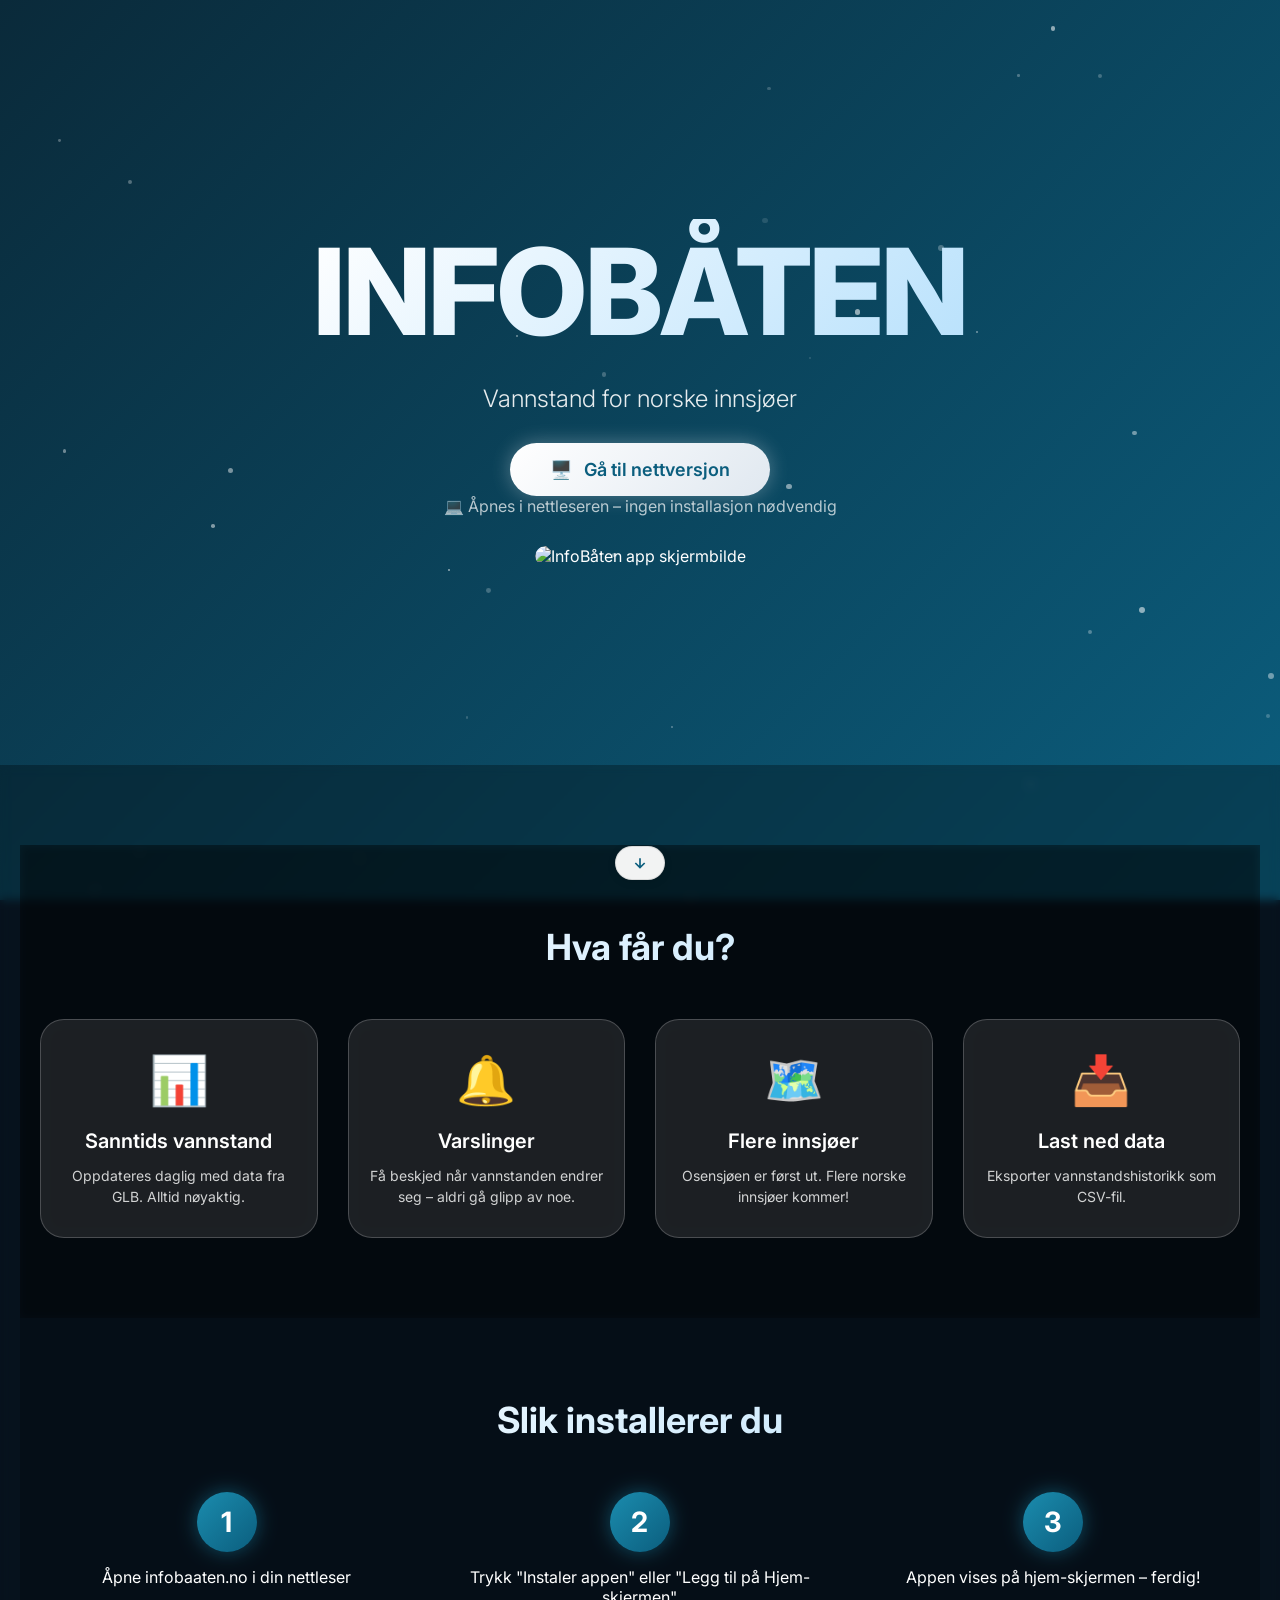
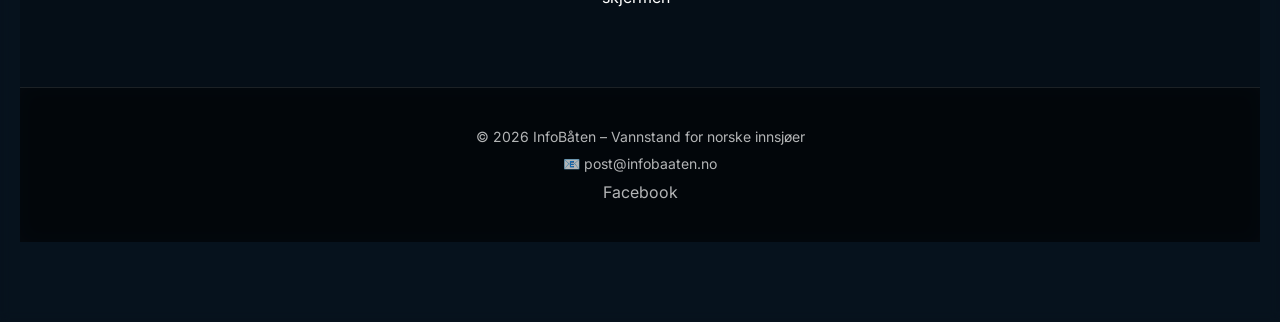
==== index.html @ 9593e499 "Add mobile optimization note in features section" ====
<!DOCTYPE html>
<html lang="no">
<head>
    <meta charset="UTF-8">
    <meta name="viewport" content="width=device-width, initial-scale=1.0, viewport-fit=cover">
    <title>InfoBåten – Vannstand for norske innsjøer</title>
    <meta name="description" content="Sanntids vannstand for Osensjøen og andre norske innsjøer. Få varsler når vannstanden endrer seg. Gratis app for båtfolk.">
    <meta name="author" content="InfoBåten">
    <link rel="preconnect" href="https://fonts.googleapis.com">
    <link rel="preconnect" href="https://fonts.gstatic.com" crossorigin>
    <link href="https://fonts.googleapis.com/css2?family=Inter:opsz,wght@14..32,300;14..32,400;14..32,500;14..32,600;14..32,700;14..32,800&display=swap" rel="stylesheet">
    <link rel="stylesheet" href="style.css">
</head>
<body>

    <!-- Animated background -->
    <div class="animated-bg"></div>
    
    <!-- Floating particles -->
    <div class="particles"></div>

    <!-- Main content -->
    <main class="hero">
        <div class="hero-content">
            <h1 class="hero-title">INFOBÅTEN</h1>
            <p class="hero-subtitle">Vannstand for norske innsjøer</p>
            
            <!-- Dynamic button – changes based on device -->
            <a href="/infobaaten_development/app/" id="mainCta" class="cta-button">
                <span id="ctaIcon">📱</span> <span id="ctaText">Instaler appen</span>
            </a>
            <p id="ctaNote" class="cta-note">
                📱 Fungerer kun på mobil og nettbrett
            </p>
        </div>
        
        <!-- Floating mockup -->
        <div class="mockup-container">
            <div class="mockup-screen">
    <img src="/infobaaten_development/app/images/infobaaten.png" 
         alt="InfoBåten app skjermbilde" 
         class="mockup-screenshot">
</div>
        </div>

            </main>

    <!-- Scroll hint - tells users to scroll down -->
    <div class="scroll-hint" onclick="document.querySelector('.features').scrollIntoView({behavior:'smooth'})">
        <svg viewBox="0 0 24 24">
            <path d="M12 5v14M5 12l7 7 7-7"/>
        </svg>
    </div>

    <!-- Features section -->
    <section class="features">
    </main>

    <!-- Features section -->
    <section class="features">
        <div class="container">
            <h2 class="section-title">Hva får du?</h2>
            <div class="mobile-only-note">
    📱 Appen er optimalisert for mobil og nettbrett
</div>
            <div class="features-grid">
                <div class="feature-card">
                    <div class="feature-icon">📊</div>
                    <h3>Sanntids vannstand</h3>
                    <p>Oppdateres daglig med data fra GLB. Alltid nøyaktig.</p>
                </div>
                <div class="feature-card">
                    <div class="feature-icon">🔔</div>
                    <h3>Varslinger</h3>
                    <p>Få beskjed når vannstanden endrer seg – aldri gå glipp av noe.</p>
                </div>
                <div class="feature-card">
                    <div class="feature-icon">🗺️</div>
                    <h3>Flere innsjøer</h3>
                    <p>Osensjøen er først ut. Flere norske innsjøer kommer!</p>
                </div>
                <div class="feature-card">
                    <div class="feature-icon">📥</div>
                    <h3>Last ned data</h3>
                    <p>Eksporter vannstandshistorikk som CSV-fil.</p>
                </div>
            </div>
        </div>
    </section>

    <!-- How it works -->
    <section class="how-it-works">
        <div class="container">
            <h2 class="section-title">Slik installerer du</h2>
            <div class="steps">
                <div class="step">
                    <div class="step-number">1</div>
                    <p>Åpne infobaaten.no i din nettleser</p>
                </div>
                <div class="step">
                    <div class="step-number">2</div>
                    <p>Trykk "Instaler appen" eller "Legg til på Hjem-skjermen"</p>
                </div>
                <div class="step">
                    <div class="step-number">3</div>
                    <p>Appen vises på hjem-skjermen – ferdig!</p>
                </div>
            </div>
        </div>
    </section>
    <!-- Footer -->
    <footer class="footer">
        <div class="container">
            <p>© 2026 InfoBåten – Vannstand for norske innsjøer</p>
            <p class="footer-contact">📧 post@infobaaten.no</p>
            <div class="footer-links">
                <a href="https://www.facebook.com/infobaaten" target="_blank">Facebook</a>
            </div>
        </div>
    </footer>

    <script>
        // Device detection – runs after page loads
        document.addEventListener('DOMContentLoaded', function() {
            // Detect mobile/tablet vs desktop
            const isMobile = /Android|webOS|iPhone|iPad|iPod|BlackBerry|IEMobile|Opera Mini|Tablet|PlayBook|Silk/i.test(navigator.userAgent) || 
                             (window.innerWidth <= 1024);
            
            const ctaIcon = document.getElementById('ctaIcon');
            const ctaText = document.getElementById('ctaText');
            const ctaNote = document.getElementById('ctaNote');
            
            if (!isMobile) {
                // Desktop user – change button to web version
                if (ctaIcon) ctaIcon.textContent = '🖥️';
                if (ctaText) ctaText.textContent = 'Gå til nettversjon';
                if (ctaNote) {
                    ctaNote.textContent = '💻 Åpnes i nettleseren – ingen installasjon nødvendig';
                    ctaNote.style.opacity = '0.7';
                }
            }
        });
    </script>
    
    <script src="script.js"></script>
</body>
</html>
---- style.css ----
* {
    margin: 0;
    padding: 0;
    box-sizing: border-box;
}

body {
    font-family: 'Inter', sans-serif;
    background: #0a1a2a;
    color: white;
    overflow-x: hidden;
}

/* ========== ANIMATED BACKGROUND ========== */
.animated-bg {
    position: fixed;
    top: 0;
    left: 0;
    width: 100%;
    height: 100%;
    z-index: -2;
    background: linear-gradient(135deg, #0a2a3a 0%, #0b5e7e 50%, #1b8cae 100%);
    background-size: 200% 200%;
    animation: gradientShift 10s ease infinite;
}

@keyframes gradientShift {
    0% { background-position: 0% 50%; }
    50% { background-position: 100% 50%; }
    100% { background-position: 0% 50%; }
}

/* Floating particles */
.particles {
    position: fixed;
    top: 0;
    left: 0;
    width: 100%;
    height: 100%;
    z-index: -1;
    pointer-events: none;
}

.particles::before,
.particles::after {
    content: '';
    position: absolute;
    width: 4px;
    height: 4px;
    background: rgba(255,255,255,0.3);
    border-radius: 50%;
    animation: float 20s infinite linear;
}

.particles::before {
    top: 20%;
    left: 10%;
    animation-delay: 0s;
}

.particles::after {
    top: 70%;
    left: 85%;
    animation-delay: 5s;
}

@keyframes float {
    0% { transform: translateY(0) translateX(0); opacity: 0; }
    10% { opacity: 1; }
    90% { opacity: 1; }
    100% { transform: translateY(-100vh) translateX(50px); opacity: 0; }
}

/* ========== HERO SECTION ========== */
.hero {
    min-height: 85vh;
    display: flex;
    flex-direction: column;
    align-items: center;
    justify-content: center;
    text-align: center;
    padding: 60px 20px 40px 20px;
    position: relative;
}

.hero-content {
    z-index: 2;
    margin-bottom: 30px;
}

.hero-title {
    font-size: clamp(48px, 10vw, 120px);
    font-weight: 800;
    letter-spacing: -0.02em;
    background: linear-gradient(135deg, #ffffff, #b8e1fc);
    background-clip: text;
    -webkit-background-clip: text;
    color: transparent;
    margin-bottom: 20px;
    display: flex;
    align-items: center;
    justify-content: center;
    gap: 15px;
    flex-wrap: wrap;
}

.boat-icon {
    display: inline-block;
    animation: rock 3s ease-in-out infinite;
    font-size: clamp(40px, 8vw, 100px);
}

@keyframes rock {
    0%, 100% { transform: rotate(0deg); }
    50% { transform: rotate(8deg); }
}

.hero-subtitle {
    font-size: clamp(16px, 4vw, 24px);
    font-weight: 300;
    color: rgba(255,255,255,0.9);
    margin-bottom: 30px;
}

/* CTA Button */
.cta-button {
    display: inline-flex;
    align-items: center;
    gap: 12px;
    background: linear-gradient(135deg, #ffffff, #e0e8f0);
    color: #0b5e7e;
    padding: 16px 40px;
    border-radius: 60px;
    font-size: 18px;
    font-weight: 600;
    text-decoration: none;
    transition: all 0.3s ease;
    box-shadow: 0 0 20px rgba(255,255,255,0.3);
}

.cta-button:hover {
    transform: scale(1.05);
    box-shadow: 0 0 30px rgba(255,255,255,0.5);
    background: white;
}

/* ========== SCROLL HINT ========== */
.scroll-hint {
    position: absolute;
    bottom: 20px;
    left: 50%;
    transform: translateX(-50%);
    cursor: pointer;
    z-index: 20;
    background: rgba(255, 255, 255, 0.95);
    backdrop-filter: blur(8px);
    border-radius: 30px;
    display: flex;
    align-items: center;
    justify-content: center;
    gap: 8px;
    padding: 8px 16px;
    border: 1px solid rgba(0,0,0,0.1);
    transition: all 0.3s ease;
    animation: bounce 2s ease-in-out infinite;
    box-shadow: 0 2px 8px rgba(0,0,0,0.1);
}

.scroll-hint span {
    color: #0b5e7e;
    font-size: 13px;
    font-weight: 600;
}

.scroll-hint svg {
    width: 16px;
    height: 16px;
    stroke: #0b5e7e;
    stroke-width: 2.5;
    fill: none;
}

.scroll-hint:hover {
    background: white;
    transform: translateX(-50%) scale(1.05);
    box-shadow: 0 4px 12px rgba(0,0,0,0.15);
}

@keyframes bounce {
    0%, 100% { transform: translateX(-50%) translateY(0); }
    50% { transform: translateX(-50%) translateY(8px); }
}

/* ========== MOCKUP ========== */
.mockup-container {
    animation: floatMockup 4s ease-in-out infinite;
    padding: 0 20px;
}

@keyframes floatMockup {
    0% { transform: translateY(0px); }
    50% { transform: translateY(-15px); }
    100% { transform: translateY(0px); }
}

.mockup {
    background: rgba(255,255,255,0.1);
    backdrop-filter: blur(10px);
    border-radius: 40px;
    padding: 12px;
    box-shadow: 0 20px 40px rgba(0,0,0,0.2);
    border: 1px solid rgba(255,255,255,0.2);
    width: 280px;
    margin: 0 auto;
}

.mockup-screen {
    background: transparent;
    border-radius: 30px;
    overflow: hidden;
    padding: 0;
    position: relative;
}

.mockup-screenshot {
    width: 100%;
    height: auto;
    display: block;
    border-radius: 30px;
}

/* ========== FEATURES SECTION ========== */
.features {
    padding: 80px 20px;
    background: rgba(0,0,0,0.3);
    backdrop-filter: blur(5px);
}

.container {
    max-width: 1200px;
    margin: 0 auto;
}

.section-title {
    text-align: center;
    font-size: 36px;
    font-weight: 700;
    margin-bottom: 50px;
    background: linear-gradient(135deg, #fff, #b8e1fc);
    background-clip: text;
    -webkit-background-clip: text;
    color: transparent;
}

/* Mobile-only note */
.mobile-only-note {
    text-align: center;
    font-size: 14px;
    color: rgba(255,255,255,0.6);
    margin-bottom: 30px;
    padding: 8px 16px;
    background: rgba(0,0,0,0.3);
    border-radius: 30px;
    display: inline-block;
    width: auto;
}

.features-grid {
    display: grid;
    grid-template-columns: repeat(auto-fit, minmax(250px, 1fr));
    gap: 30px;
}

.feature-card {
    background: rgba(255,255,255,0.1);
    backdrop-filter: blur(10px);
    border-radius: 24px;
    padding: 30px 20px;
    text-align: center;
    transition: transform 0.3s ease;
    border: 1px solid rgba(255,255,255,0.2);
}

.feature-card:hover {
    transform: translateY(-10px);
    background: rgba(255,255,255,0.15);
}

.feature-icon {
    font-size: 48px;
    margin-bottom: 20px;
}

.feature-card h3 {
    font-size: 20px;
    font-weight: 600;
    margin-bottom: 12px;
}

.feature-card p {
    font-size: 14px;
    opacity: 0.8;
    line-height: 1.5;
}

/* ========== HOW IT WORKS ========== */
.how-it-works {
    padding: 80px 20px;
    background: rgba(0,0,0,0.2);
}

.steps {
    display: flex;
    justify-content: center;
    flex-wrap: wrap;
    gap: 40px;
    margin-top: 40px;
}

.step {
    text-align: center;
    flex: 1;
    min-width: 150px;
}

.step-number {
    width: 60px;
    height: 60px;
    background: linear-gradient(135deg, #1b8cae, #0b5e7e);
    border-radius: 50%;
    display: flex;
    align-items: center;
    justify-content: center;
    font-size: 28px;
    font-weight: 700;
    margin: 0 auto 15px;
    box-shadow: 0 0 20px rgba(27,140,174,0.5);
}

.step p {
    font-size: 16px;
}

/* ========== FOOTER ========== */
.footer {
    background: rgba(0,0,0,0.5);
    backdrop-filter: blur(10px);
    padding: 40px 20px;
    text-align: center;
    border-top: 1px solid rgba(255,255,255,0.1);
}

.footer p {
    font-size: 14px;
    opacity: 0.7;
    margin-bottom: 10px;
}

.footer-contact {
    font-size: 14px;
    margin-bottom: 15px;
}

.footer-links a {
    color: white;
    text-decoration: none;
    opacity: 0.7;
    transition: opacity 0.3s;
    margin: 0 10px;
}

.footer-links a:hover {
    opacity: 1;
}

/* ========== SCROLL REVEAL ========== */
.feature-card, .step {
    opacity: 0;
    transform: translateY(30px);
    transition: all 0.6s ease;
}

.feature-card.revealed, .step.revealed {
    opacity: 1;
    transform: translateY(0);
}

/* ========== RESPONSIVE - MOBILE ========== */
@media (max-width: 768px) {
    .hero {
        min-height: 75vh;
        padding: 40px 16px 30px 16px;
    }
    
    .hero-title {
        font-size: 32px;
        gap: 8px;
    }
    
    .boat-icon {
        font-size: 28px;
    }
    
    .hero-subtitle {
        font-size: 14px;
        margin-bottom: 20px;
    }
    
    .cta-button {
        padding: 12px 24px;
        font-size: 14px;
        gap: 8px;
    }
    
    /* Scroll hint - mobile */
    .scroll-hint {
        bottom: 12px;
        padding: 6px 12px;
        gap: 6px;
    }
    
    .scroll-hint span {
        font-size: 11px;
    }
    
    .scroll-hint svg {
        width: 12px;
        height: 12px;
    }
    
    /* Mockup - mobile */
    .mockup-container {
        padding: 0 16px;
    }
    
    .mockup {
        width: 260px;
        padding: 10px;
        border-radius: 32px;
    }
    
    .mockup-screen {
        border-radius: 22px;
    }
    
    .mockup-screenshot {
        border-radius: 22px;
        max-height: 420px;
    }
    
    /* Hide mobile-only note on desktop, show on mobile */
    .mobile-only-note {
        display: block;
    }
    
    /* Features - mobile */
    .features {
        padding: 50px 16px;
    }
    
    .section-title {
        font-size: 28px;
        margin-bottom: 30px;
    }
    
    .features-grid {
        gap: 16px;
    }
    
    .feature-card {
        padding: 20px 16px;
    }
    
    .feature-icon {
        font-size: 36px;
        margin-bottom: 12px;
    }
    
    .feature-card h3 {
        font-size: 18px;
    }
    
    .feature-card p {
        font-size: 13px;
    }
    
    /* How it works - mobile */
    .how-it-works {
        padding: 50px 16px;
    }
    
    .steps {
        flex-direction: column;
        align-items: center;
        gap: 30px;
        margin-top: 30px;
    }
    
    .step {
        max-width: 220px;
    }
    
    .step-number {
        width: 50px;
        height: 50px;
        font-size: 24px;
    }
    
    .step p {
        font-size: 14px;
    }
    
    /* Footer - mobile */
    .footer {
        padding: 30px 16px;
    }
    
    .footer p {
        font-size: 12px;
    }
    
    .footer-contact {
        font-size: 12px;
    }
}

/* ========== DESKTOP IMPROVEMENTS ========== */
@media (min-width: 769px) {
    .hero {
        min-height: 85vh;
    }
    
    .mockup {
        width: 240px;
        transition: all 0.3s ease;
    }
    
    .mockup:hover {
        transform: scale(1.02);
    }
    
    /* Hide mobile-only note on desktop */
    .mobile-only-note {
        display: none;
    }
    
    /* Smooth scrolling for the whole page */
    html {
        scroll-behavior: smooth;
    }
}
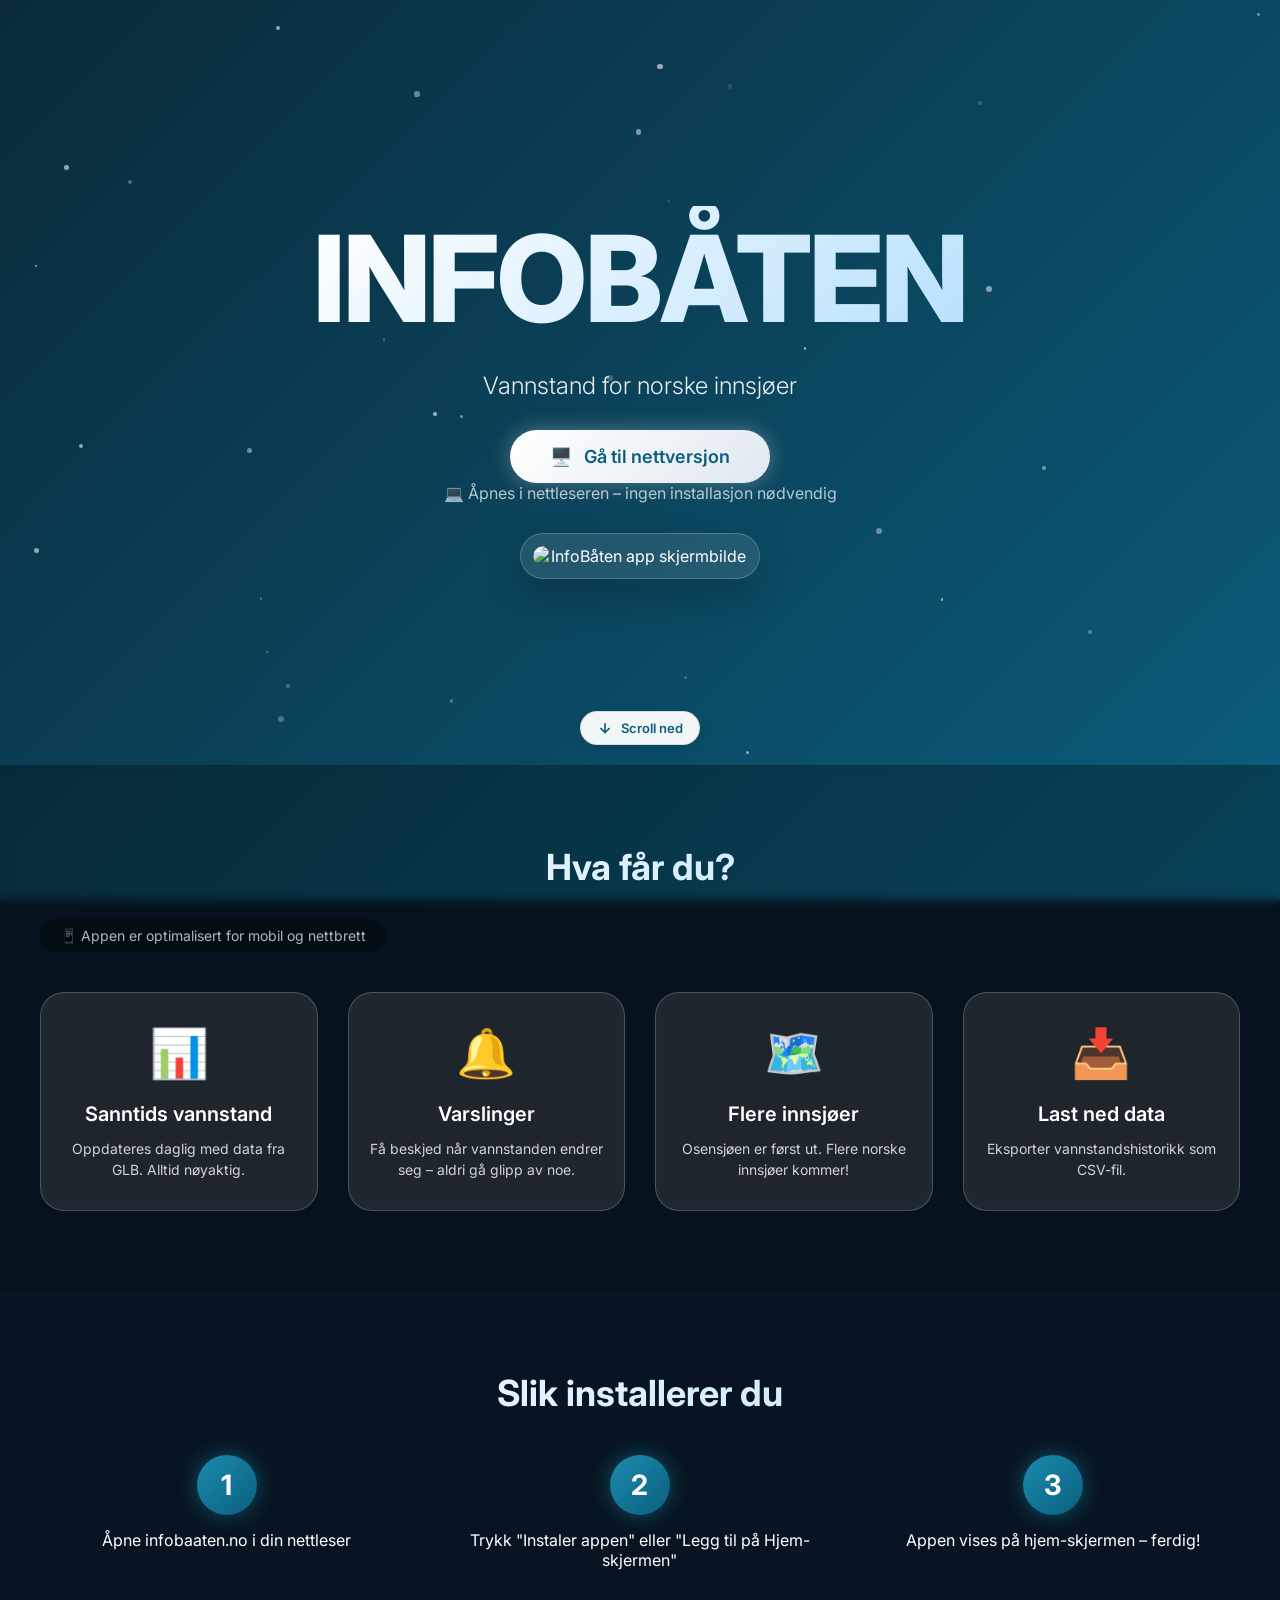
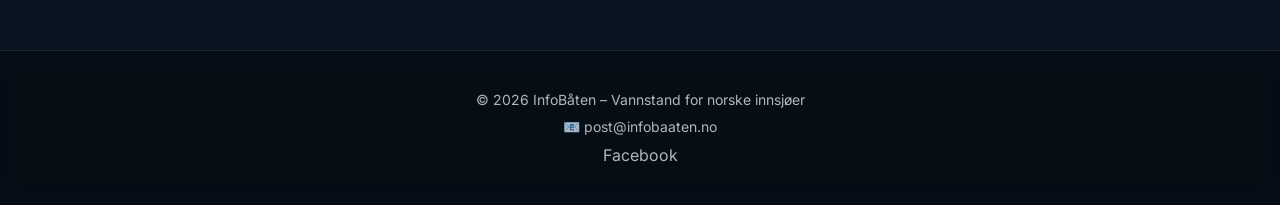
==== commit d226eba0: "Refactor mockup and scroll hint in index.html Reorganize mockup structure and update scroll hint." ====
--- a/index.html
+++ b/index.html
@@ -36,24 +36,22 @@
         
         <!-- Floating mockup -->
         <div class="mockup-container">
-            <div class="mockup-screen">
-    <img src="/infobaaten_development/app/images/infobaaten.png" 
-         alt="InfoBåten app skjermbilde" 
-         class="mockup-screenshot">
-</div>
+            <div class="mockup">
+                <div class="mockup-screen">
+                    <img src="/infobaaten_development/app/images/infobaaten.png" 
+                         alt="InfoBåten app skjermbilde" 
+                         class="mockup-screenshot">
+                </div>
+            </div>
         </div>
 
-            </main>
-
-    <!-- Scroll hint - tells users to scroll down -->
-    <div class="scroll-hint" onclick="document.querySelector('.features').scrollIntoView({behavior:'smooth'})">
-        <svg viewBox="0 0 24 24">
-            <path d="M12 5v14M5 12l7 7 7-7"/>
-        </svg>
-    </div>
-
-    <!-- Features section -->
-    <section class="features">
+        <!-- Scroll hint - tells users to scroll down -->
+        <div class="scroll-hint" onclick="document.querySelector('.features').scrollIntoView({behavior:'smooth'})">
+            <svg viewBox="0 0 24 24">
+                <path d="M12 5v14M5 12l7 7 7-7"/>
+            </svg>
+            <span>Scroll ned</span>
+        </div>
     </main>
 
     <!-- Features section -->
@@ -61,8 +59,8 @@
         <div class="container">
             <h2 class="section-title">Hva får du?</h2>
             <div class="mobile-only-note">
-    📱 Appen er optimalisert for mobil og nettbrett
-</div>
+                📱 Appen er optimalisert for mobil og nettbrett
+            </div>
             <div class="features-grid">
                 <div class="feature-card">
                     <div class="feature-icon">📊</div>
@@ -108,6 +106,7 @@
             </div>
         </div>
     </section>
+
     <!-- Footer -->
     <footer class="footer">
         <div class="container">
--- a/style.css
+++ b/style.css
@@ -9,6 +9,11 @@
     background: #0a1a2a;
     color: white;
     overflow-x: hidden;
+}
+
+/* Smooth scrolling for the whole page - WORKS ON DESKTOP */
+html {
+    scroll-behavior: smooth;
 }
 
 /* ========== ANIMATED BACKGROUND ========== */
@@ -210,7 +215,6 @@
     padding: 12px;
     box-shadow: 0 20px 40px rgba(0,0,0,0.2);
     border: 1px solid rgba(255,255,255,0.2);
-    width: 280px;
     margin: 0 auto;
 }
 
@@ -245,7 +249,7 @@
     text-align: center;
     font-size: 36px;
     font-weight: 700;
-    margin-bottom: 50px;
+    margin-bottom: 30px;
     background: linear-gradient(135deg, #fff, #b8e1fc);
     background-clip: text;
     -webkit-background-clip: text;
@@ -256,13 +260,15 @@
 .mobile-only-note {
     text-align: center;
     font-size: 14px;
-    color: rgba(255,255,255,0.6);
-    margin-bottom: 30px;
-    padding: 8px 16px;
+    color: rgba(255,255,255,0.7);
+    margin-bottom: 40px;
+    padding: 8px 20px;
     background: rgba(0,0,0,0.3);
-    border-radius: 30px;
+    border-radius: 40px;
     display: inline-block;
     width: auto;
+    margin-left: auto;
+    margin-right: auto;
 }
 
 .features-grid {
@@ -385,6 +391,11 @@
     transform: translateY(0);
 }
 
+/* ========== DESKTOP (default) ========== */
+.mockup {
+    width: 240px;
+}
+
 /* ========== RESPONSIVE - MOBILE ========== */
 @media (max-width: 768px) {
     .hero {
@@ -429,10 +440,6 @@
     }
     
     /* Mockup - mobile */
-    .mockup-container {
-        padding: 0 16px;
-    }
-    
     .mockup {
         width: 260px;
         padding: 10px;
@@ -448,11 +455,6 @@
         max-height: 420px;
     }
     
-    /* Hide mobile-only note on desktop, show on mobile */
-    .mobile-only-note {
-        display: block;
-    }
-    
     /* Features - mobile */
     .features {
         padding: 50px 16px;
@@ -460,7 +462,13 @@
     
     .section-title {
         font-size: 28px;
+        margin-bottom: 20px;
+    }
+    
+    .mobile-only-note {
+        font-size: 12px;
         margin-bottom: 30px;
+        padding: 6px 16px;
     }
     
     .features-grid {
@@ -523,29 +531,3 @@
         font-size: 12px;
     }
 }
-
-/* ========== DESKTOP IMPROVEMENTS ========== */
-@media (min-width: 769px) {
-    .hero {
-        min-height: 85vh;
-    }
-    
-    .mockup {
-        width: 240px;
-        transition: all 0.3s ease;
-    }
-    
-    .mockup:hover {
-        transform: scale(1.02);
-    }
-    
-    /* Hide mobile-only note on desktop */
-    .mobile-only-note {
-        display: none;
-    }
-    
-    /* Smooth scrolling for the whole page */
-    html {
-        scroll-behavior: smooth;
-    }
-}
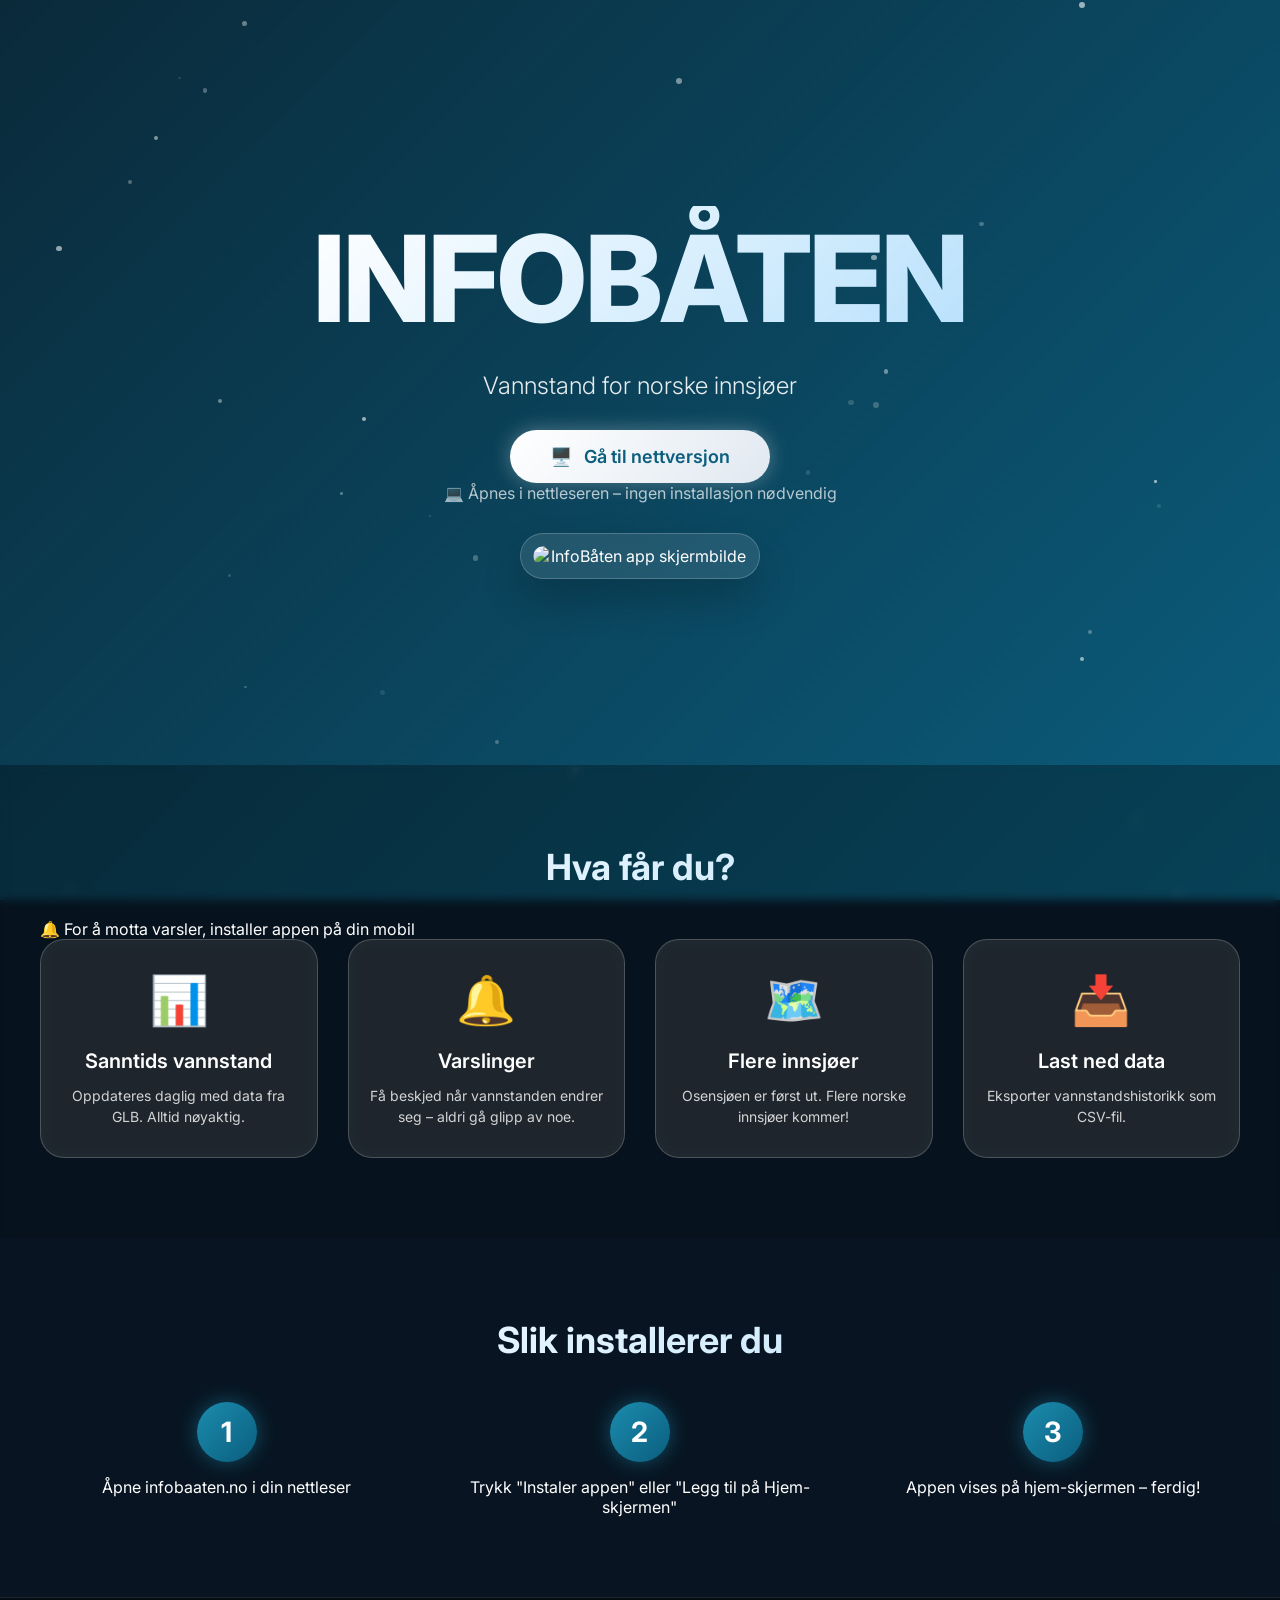
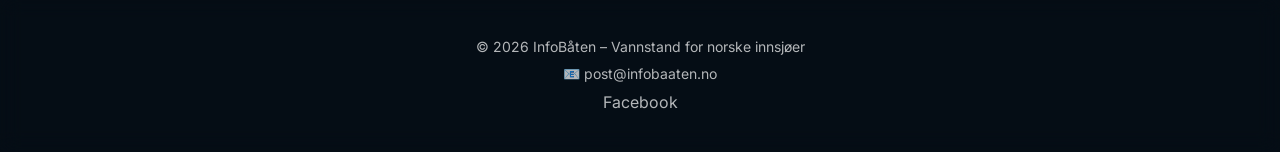
==== commit 072eba88: "Update scroll hint and notes for mobile and desktop" ====
--- a/index.html
+++ b/index.html
@@ -45,8 +45,8 @@
             </div>
         </div>
 
-        <!-- Scroll hint - tells users to scroll down -->
-        <div class="scroll-hint" onclick="document.querySelector('.features').scrollIntoView({behavior:'smooth'})">
+        <!-- Scroll hint - visible only on mobile -->
+        <div class="scroll-hint" id="scrollHint">
             <svg viewBox="0 0 24 24">
                 <path d="M12 5v14M5 12l7 7 7-7"/>
             </svg>
@@ -58,7 +58,12 @@
     <section class="features">
         <div class="container">
             <h2 class="section-title">Hva får du?</h2>
-            <div class="mobile-only-note">
+            <!-- Desktop-only note about notifications -->
+            <div class="desktop-only-note" id="desktopNote">
+                🔔 For å motta varsler, installer appen på din mobil
+            </div>
+            <!-- Mobile-only note (hidden on desktop) -->
+            <div class="mobile-only-note" id="mobileNote">
                 📱 Appen er optimalisert for mobil og nettbrett
             </div>
             <div class="features-grid">
@@ -128,14 +133,41 @@
             const ctaIcon = document.getElementById('ctaIcon');
             const ctaText = document.getElementById('ctaText');
             const ctaNote = document.getElementById('ctaNote');
+            const scrollHint = document.getElementById('scrollHint');
+            const desktopNote = document.getElementById('desktopNote');
+            const mobileNote = document.getElementById('mobileNote');
             
             if (!isMobile) {
-                // Desktop user – change button to web version
+                // Desktop user
                 if (ctaIcon) ctaIcon.textContent = '🖥️';
                 if (ctaText) ctaText.textContent = 'Gå til nettversjon';
                 if (ctaNote) {
                     ctaNote.textContent = '💻 Åpnes i nettleseren – ingen installasjon nødvendig';
                     ctaNote.style.opacity = '0.7';
+                }
+                // Hide scroll hint on desktop
+                if (scrollHint) scrollHint.style.display = 'none';
+                // Show desktop note, hide mobile note
+                if (desktopNote) desktopNote.style.display = 'inline-block';
+                if (mobileNote) mobileNote.style.display = 'none';
+                
+                // Add smooth scroll click handler for desktop
+                if (scrollHint) {
+                    scrollHint.onclick = function() {
+                        document.querySelector('.features').scrollIntoView({behavior: 'smooth'});
+                    };
+                }
+            } else {
+                // Mobile user
+                // Hide desktop note, show mobile note
+                if (desktopNote) desktopNote.style.display = 'none';
+                if (mobileNote) mobileNote.style.display = 'inline-block';
+                
+                // Scroll hint click handler for mobile
+                if (scrollHint) {
+                    scrollHint.onclick = function() {
+                        document.querySelector('.features').scrollIntoView({behavior: 'smooth'});
+                    };
                 }
             }
         });
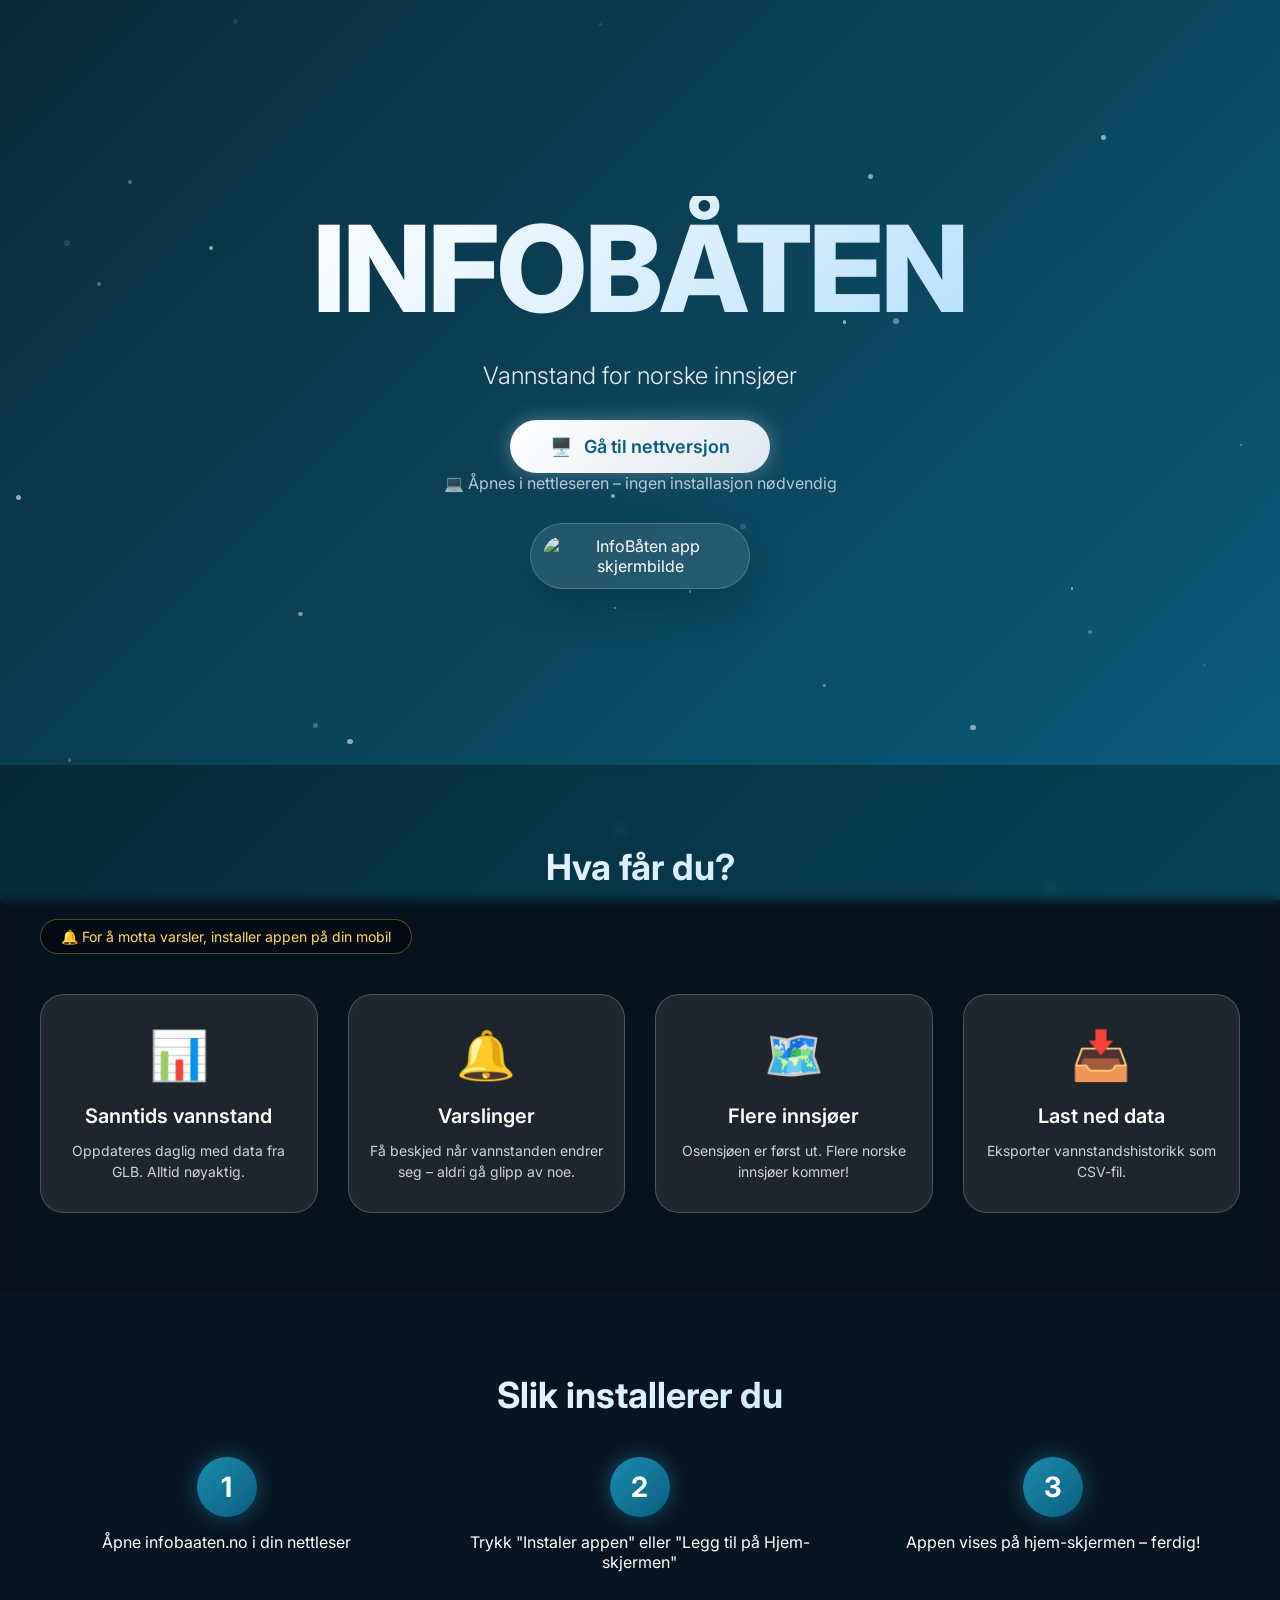
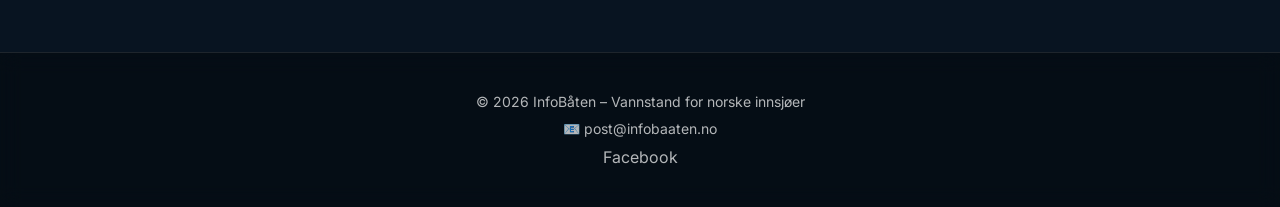
==== commit b8baab85: "Enhance scroll hint functionality for mobile users" ====
--- a/index.html
+++ b/index.html
@@ -150,25 +150,82 @@
                 // Show desktop note, hide mobile note
                 if (desktopNote) desktopNote.style.display = 'inline-block';
                 if (mobileNote) mobileNote.style.display = 'none';
-                
-                // Add smooth scroll click handler for desktop
-                if (scrollHint) {
-                    scrollHint.onclick = function() {
-                        document.querySelector('.features').scrollIntoView({behavior: 'smooth'});
-                    };
-                }
             } else {
                 // Mobile user
                 // Hide desktop note, show mobile note
                 if (desktopNote) desktopNote.style.display = 'none';
                 if (mobileNote) mobileNote.style.display = 'inline-block';
                 
-                // Scroll hint click handler for mobile
+                // Get all scrollable sections
+                const sections = [
+                    document.querySelector('.features'),
+                    document.querySelector('.how-it-works'),
+                    document.querySelector('.footer')
+                ];
+                let currentSectionIndex = 0;
+                
+                function isAtBottom() {
+                    const scrollPosition = window.scrollY + window.innerHeight;
+                    const pageHeight = document.body.scrollHeight;
+                    return scrollPosition >= pageHeight - 50;
+                }
+                
+                function updateScrollHintVisibility() {
+                    if (isAtBottom()) {
+                        // At bottom - hide hint
+                        if (scrollHint) scrollHint.style.display = 'none';
+                    } else {
+                        // Not at bottom - show hint
+                        if (scrollHint) scrollHint.style.display = 'flex';
+                    }
+                }
+                
+                function scrollToNextSection() {
+                    const currentScroll = window.scrollY;
+                    let nextSection = null;
+                    
+                    // Find the next section that hasn't been fully viewed
+                    for (let i = 0; i < sections.length; i++) {
+                        const section = sections[i];
+                        if (section) {
+                            const sectionTop = section.offsetTop;
+                            const sectionBottom = sectionTop + section.offsetHeight;
+                            
+                            if (currentScroll < sectionBottom - 100) {
+                                nextSection = section;
+                                break;
+                            }
+                        }
+                    }
+                    
+                    if (nextSection) {
+                        nextSection.scrollIntoView({behavior: 'smooth', block: 'start'});
+                    } else if (!isAtBottom()) {
+                        // If no next section but not at bottom, scroll to bottom
+                        window.scrollTo({
+                            top: document.body.scrollHeight,
+                            behavior: 'smooth'
+                        });
+                    }
+                    
+                    // Update visibility after scroll
+                    setTimeout(updateScrollHintVisibility, 500);
+                }
+                
+                // Check visibility on scroll
+                window.addEventListener('scroll', function() {
+                    updateScrollHintVisibility();
+                });
+                
+                // Click handler for scroll hint
                 if (scrollHint) {
                     scrollHint.onclick = function() {
-                        document.querySelector('.features').scrollIntoView({behavior: 'smooth'});
+                        scrollToNextSection();
                     };
                 }
+                
+                // Initial check
+                setTimeout(updateScrollHintVisibility, 100);
             }
         });
     </script>
--- a/style.css
+++ b/style.css
@@ -9,11 +9,6 @@
     background: #0a1a2a;
     color: white;
     overflow-x: hidden;
-}
-
-/* Smooth scrolling for the whole page - WORKS ON DESKTOP */
-html {
-    scroll-behavior: smooth;
 }
 
 /* ========== ANIMATED BACKGROUND ========== */
@@ -152,7 +147,7 @@
 /* ========== SCROLL HINT ========== */
 .scroll-hint {
     position: absolute;
-    bottom: 20px;
+    bottom: 30px;
     left: 50%;
     transform: translateX(-50%);
     cursor: pointer;
@@ -167,7 +162,6 @@
     padding: 8px 16px;
     border: 1px solid rgba(0,0,0,0.1);
     transition: all 0.3s ease;
-    animation: bounce 2s ease-in-out infinite;
     box-shadow: 0 2px 8px rgba(0,0,0,0.1);
 }
 
@@ -189,11 +183,6 @@
     background: white;
     transform: translateX(-50%) scale(1.05);
     box-shadow: 0 4px 12px rgba(0,0,0,0.15);
-}
-
-@keyframes bounce {
-    0%, 100% { transform: translateX(-50%) translateY(0); }
-    50% { transform: translateX(-50%) translateY(8px); }
 }
 
 /* ========== MOCKUP ========== */
@@ -256,6 +245,22 @@
     color: transparent;
 }
 
+/* Desktop-only note */
+.desktop-only-note {
+    text-align: center;
+    font-size: 14px;
+    color: #ffd966;
+    margin-bottom: 40px;
+    padding: 8px 20px;
+    background: rgba(0,0,0,0.4);
+    border-radius: 40px;
+    display: none;
+    width: auto;
+    margin-left: auto;
+    margin-right: auto;
+    border: 1px solid rgba(255,217,102,0.3);
+}
+
 /* Mobile-only note */
 .mobile-only-note {
     text-align: center;
@@ -265,7 +270,7 @@
     padding: 8px 20px;
     background: rgba(0,0,0,0.3);
     border-radius: 40px;
-    display: inline-block;
+    display: none;
     width: auto;
     margin-left: auto;
     margin-right: auto;
@@ -393,7 +398,7 @@
 
 /* ========== DESKTOP (default) ========== */
 .mockup {
-    width: 240px;
+    width: 220px;
 }
 
 /* ========== RESPONSIVE - MOBILE ========== */
@@ -425,9 +430,15 @@
     
     /* Scroll hint - mobile */
     .scroll-hint {
-        bottom: 12px;
+        bottom: 80px;
         padding: 6px 12px;
         gap: 6px;
+        animation: bounce 2s ease-in-out infinite;
+    }
+    
+    @keyframes bounce {
+        0%, 100% { transform: translateX(-50%) translateY(0); }
+        50% { transform: translateX(-50%) translateY(8px); }
     }
     
     .scroll-hint span {
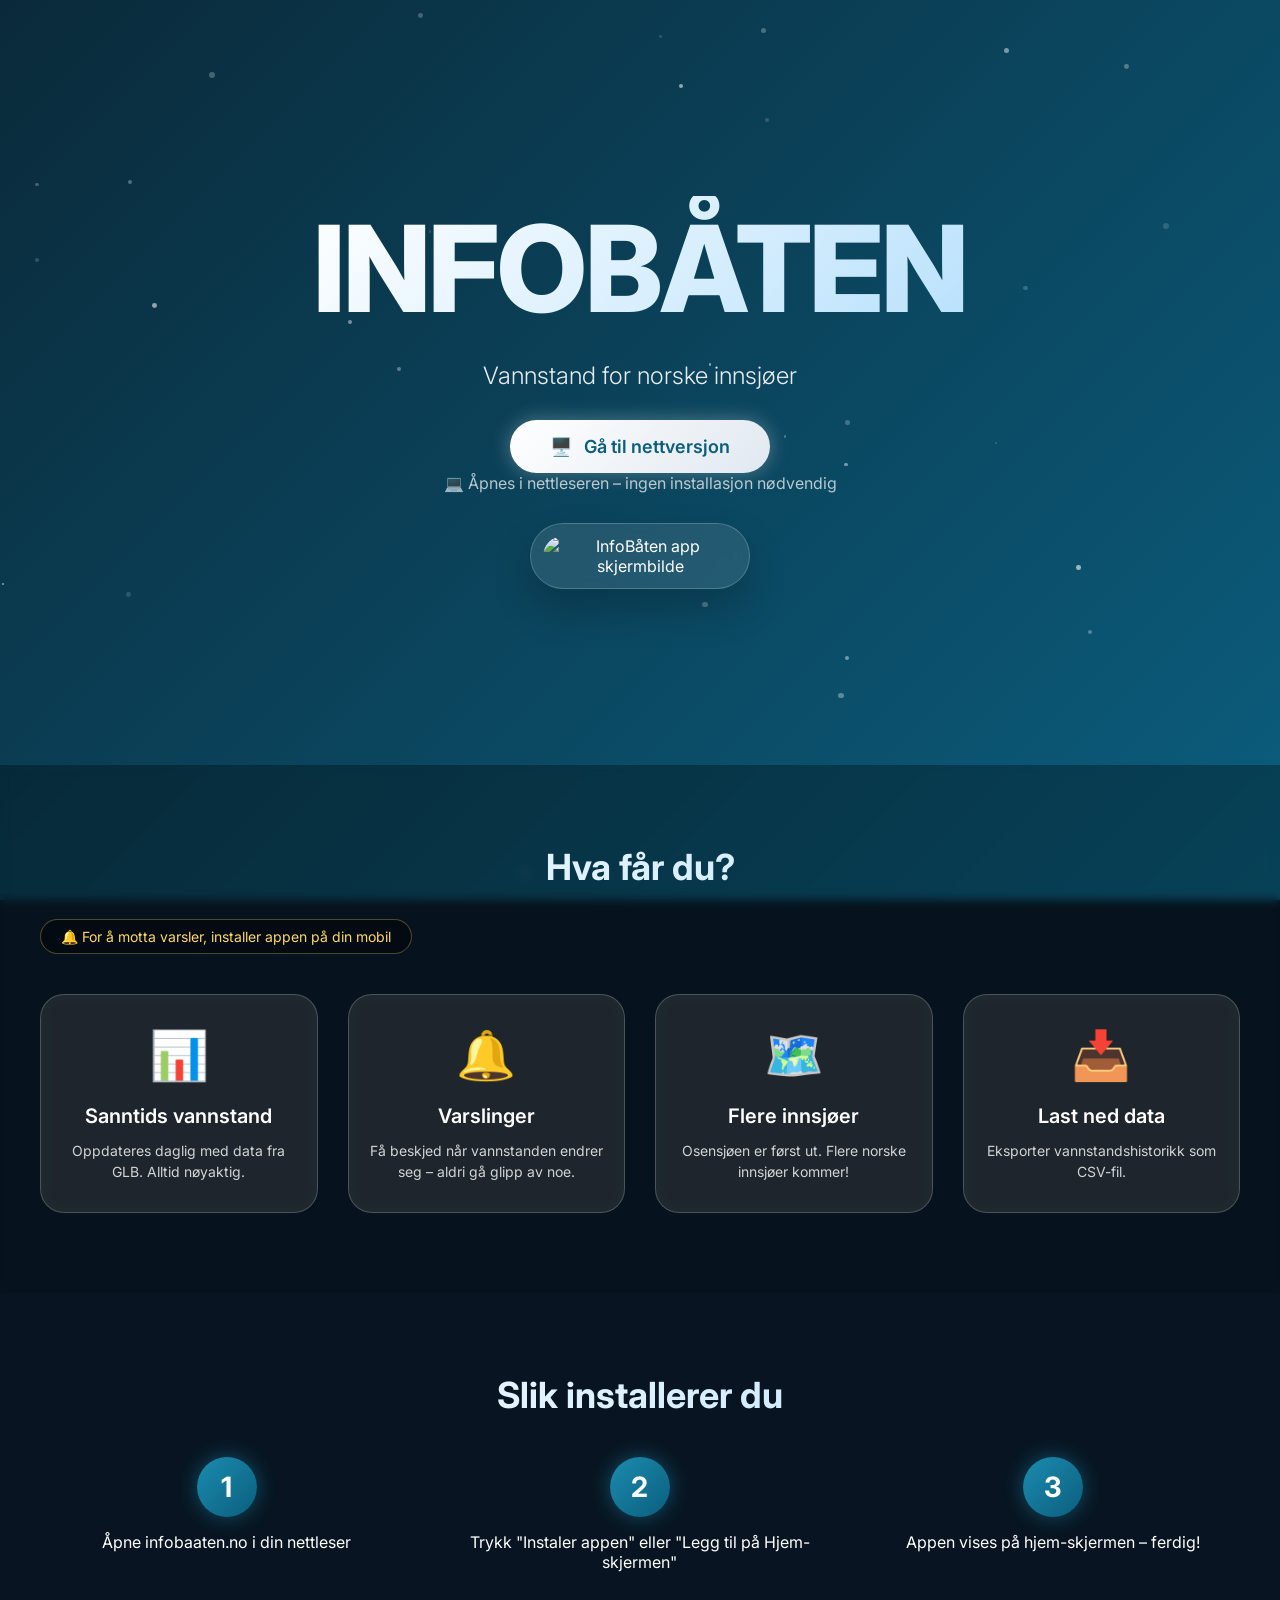
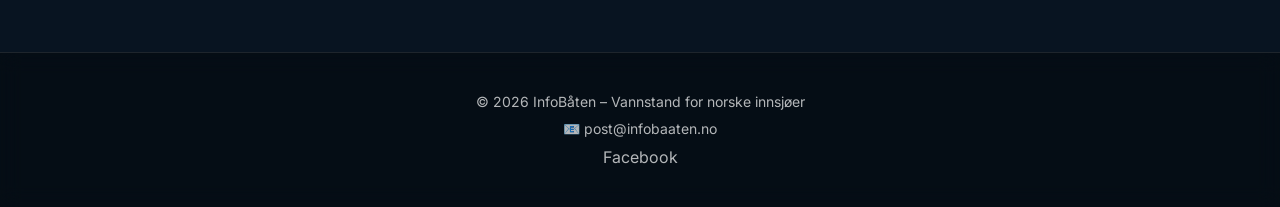
==== commit c8ef3320: "Refactor scroll hint logic in index.html" ====
--- a/index.html
+++ b/index.html
@@ -123,7 +123,7 @@
         </div>
     </footer>
 
-    <script>
+        <script>
         // Device detection – runs after page loads
         document.addEventListener('DOMContentLoaded', function() {
             // Detect mobile/tablet vs desktop
@@ -156,76 +156,48 @@
                 if (desktopNote) desktopNote.style.display = 'none';
                 if (mobileNote) mobileNote.style.display = 'inline-block';
                 
-                // Get all scrollable sections
-                const sections = [
-                    document.querySelector('.features'),
-                    document.querySelector('.how-it-works'),
-                    document.querySelector('.footer')
-                ];
-                let currentSectionIndex = 0;
-                
-                function isAtBottom() {
+                // Simple scroll hint logic
+                function checkAndShowHint() {
                     const scrollPosition = window.scrollY + window.innerHeight;
                     const pageHeight = document.body.scrollHeight;
-                    return scrollPosition >= pageHeight - 50;
-                }
-                
-                function updateScrollHintVisibility() {
-                    if (isAtBottom()) {
-                        // At bottom - hide hint
-                        if (scrollHint) scrollHint.style.display = 'none';
-                    } else {
-                        // Not at bottom - show hint
-                        if (scrollHint) scrollHint.style.display = 'flex';
+                    const isAtBottom = scrollPosition >= pageHeight - 50;
+                    
+                    if (scrollHint) {
+                        if (isAtBottom) {
+                            scrollHint.style.display = 'none';
+                            console.log('At bottom - hiding hint');
+                        } else {
+                            scrollHint.style.display = 'flex';
+                            console.log('Not at bottom - showing hint');
+                        }
                     }
                 }
                 
-                function scrollToNextSection() {
-                    const currentScroll = window.scrollY;
-                    let nextSection = null;
-                    
-                    // Find the next section that hasn't been fully viewed
-                    for (let i = 0; i < sections.length; i++) {
-                        const section = sections[i];
-                        if (section) {
-                            const sectionTop = section.offsetTop;
-                            const sectionBottom = sectionTop + section.offsetHeight;
-                            
-                            if (currentScroll < sectionBottom - 100) {
-                                nextSection = section;
-                                break;
-                            }
-                        }
-                    }
-                    
-                    if (nextSection) {
-                        nextSection.scrollIntoView({behavior: 'smooth', block: 'start'});
-                    } else if (!isAtBottom()) {
-                        // If no next section but not at bottom, scroll to bottom
+                // Click handler - scroll down by 80% of screen height
+                if (scrollHint) {
+                    scrollHint.onclick = function() {
+                        const windowHeight = window.innerHeight;
+                        const currentScroll = window.scrollY;
+                        const pageHeight = document.body.scrollHeight;
+                        const newScroll = Math.min(currentScroll + windowHeight * 0.8, pageHeight - windowHeight);
+                        
                         window.scrollTo({
-                            top: document.body.scrollHeight,
+                            top: newScroll,
                             behavior: 'smooth'
                         });
-                    }
-                    
-                    // Update visibility after scroll
-                    setTimeout(updateScrollHintVisibility, 500);
-                }
-                
-                // Check visibility on scroll
-                window.addEventListener('scroll', function() {
-                    updateScrollHintVisibility();
-                });
-                
-                // Click handler for scroll hint
-                if (scrollHint) {
-                    scrollHint.onclick = function() {
-                        scrollToNextSection();
+                        
+                        // Check again after scroll
+                        setTimeout(checkAndShowHint, 500);
+                        setTimeout(checkAndShowHint, 1000);
                     };
                 }
                 
+                // Check on scroll
+                window.addEventListener('scroll', checkAndShowHint);
+                
                 // Initial check
-                setTimeout(updateScrollHintVisibility, 100);
+                setTimeout(checkAndShowHint, 100);
+                setTimeout(checkAndShowHint, 500);
             }
         });
     </script>
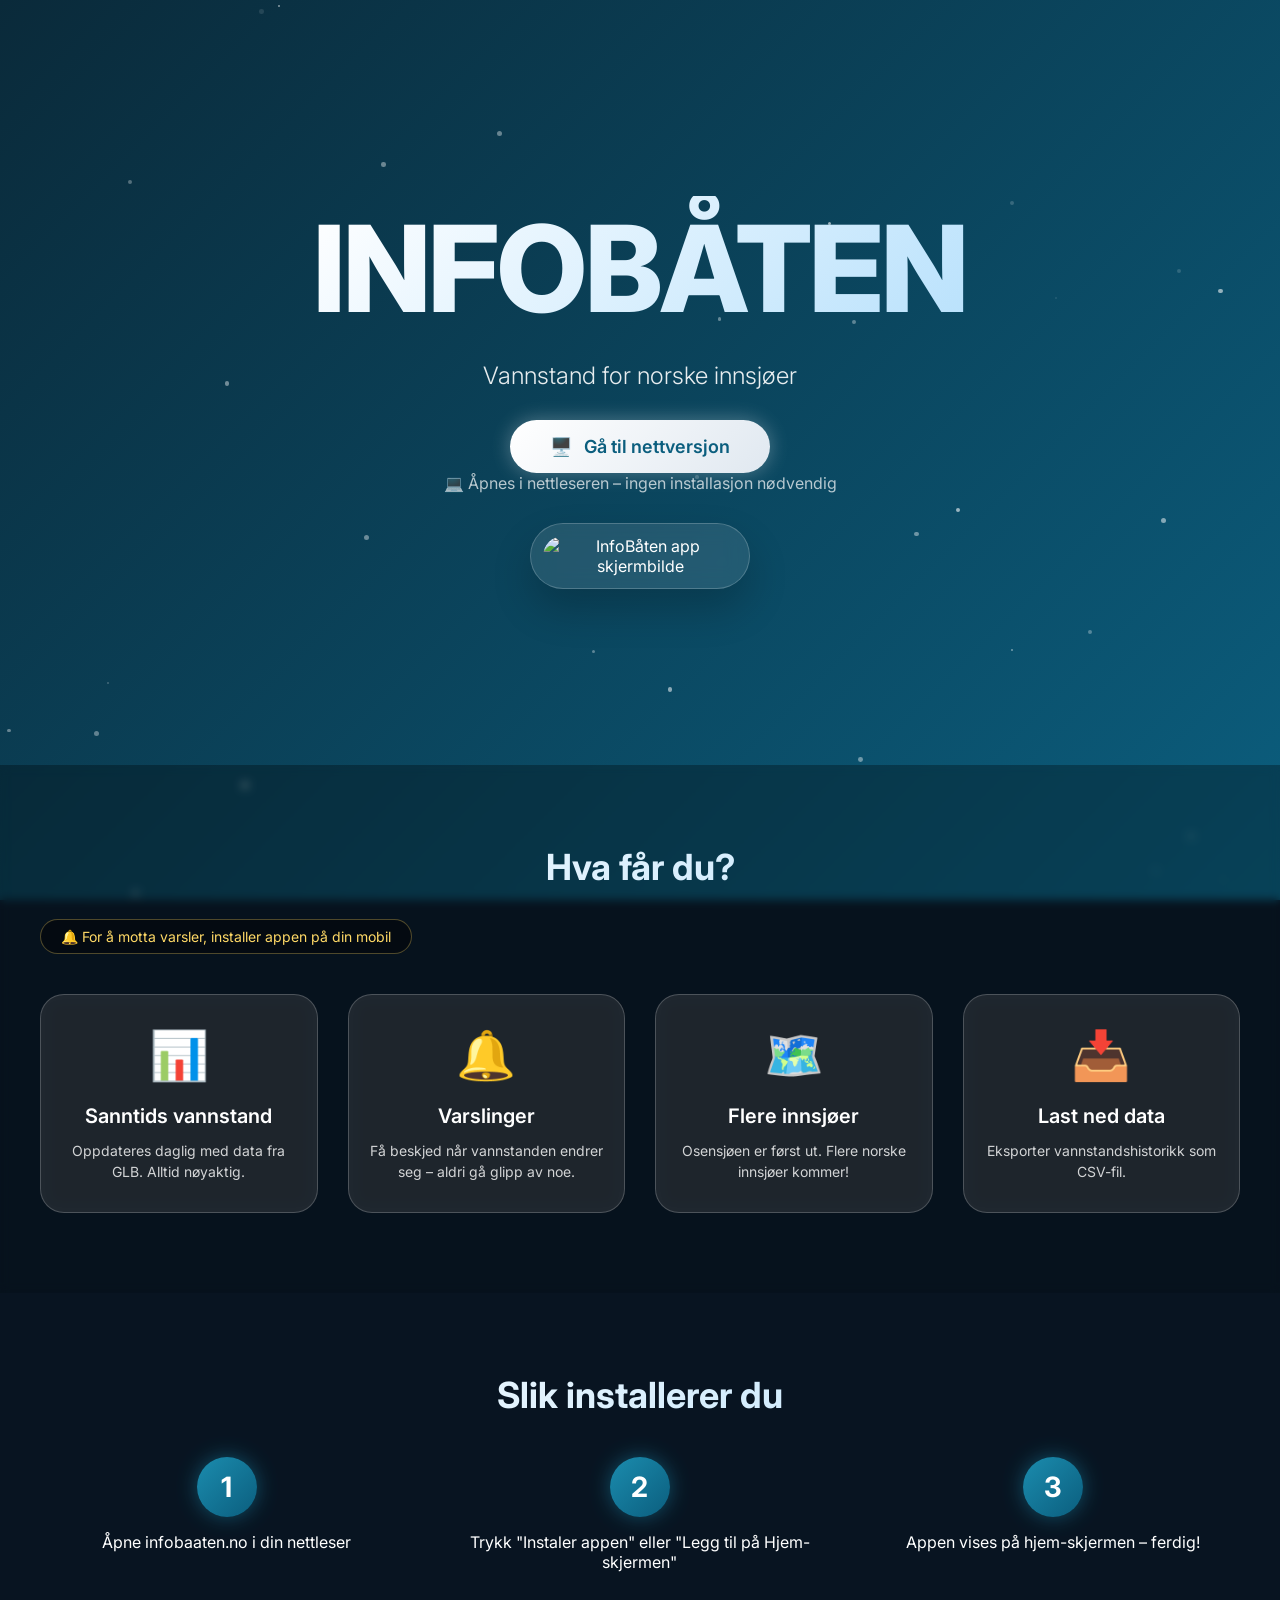
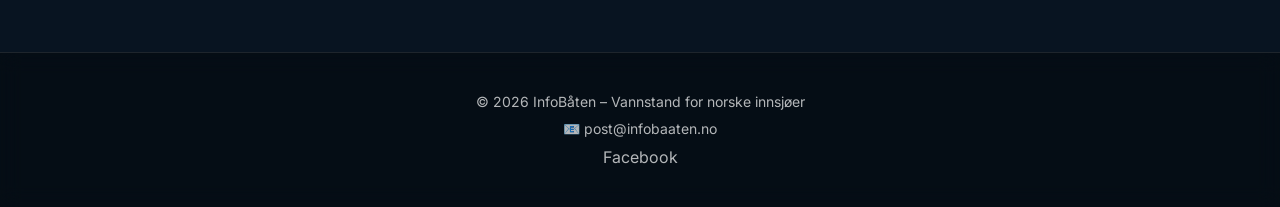
==== commit bedbb707: "Refactor scroll hint logic and device detection" ====
--- a/index.html
+++ b/index.html
@@ -123,7 +123,7 @@
         </div>
     </footer>
 
-        <script>
+          <script>
         // Device detection – runs after page loads
         document.addEventListener('DOMContentLoaded', function() {
             // Detect mobile/tablet vs desktop
@@ -156,48 +156,47 @@
                 if (desktopNote) desktopNote.style.display = 'none';
                 if (mobileNote) mobileNote.style.display = 'inline-block';
                 
-                // Simple scroll hint logic
-                function checkAndShowHint() {
+                function isBottomReached() {
                     const scrollPosition = window.scrollY + window.innerHeight;
                     const pageHeight = document.body.scrollHeight;
-                    const isAtBottom = scrollPosition >= pageHeight - 50;
-                    
+                    // Allow 50px tolerance
+                    return scrollPosition >= pageHeight - 50;
+                }
+                
+                function updateScrollHint() {
                     if (scrollHint) {
-                        if (isAtBottom) {
+                        if (isBottomReached()) {
                             scrollHint.style.display = 'none';
-                            console.log('At bottom - hiding hint');
                         } else {
                             scrollHint.style.display = 'flex';
-                            console.log('Not at bottom - showing hint');
                         }
                     }
                 }
                 
-                // Click handler - scroll down by 80% of screen height
+                // Click handler
                 if (scrollHint) {
                     scrollHint.onclick = function() {
-                        const windowHeight = window.innerHeight;
-                        const currentScroll = window.scrollY;
-                        const pageHeight = document.body.scrollHeight;
-                        const newScroll = Math.min(currentScroll + windowHeight * 0.8, pageHeight - windowHeight);
+                        // Scroll down by 70% of screen height
+                        const scrollAmount = window.innerHeight * 0.7;
+                        const newPosition = window.scrollY + scrollAmount;
+                        const maxScroll = document.body.scrollHeight - window.innerHeight;
                         
                         window.scrollTo({
-                            top: newScroll,
+                            top: Math.min(newPosition, maxScroll),
                             behavior: 'smooth'
                         });
                         
-                        // Check again after scroll
-                        setTimeout(checkAndShowHint, 500);
-                        setTimeout(checkAndShowHint, 1000);
+                        // Check again after scroll animation completes
+                        setTimeout(updateScrollHint, 600);
+                        setTimeout(updateScrollHint, 1000);
                     };
                 }
                 
-                // Check on scroll
-                window.addEventListener('scroll', checkAndShowHint);
-                
-                // Initial check
-                setTimeout(checkAndShowHint, 100);
-                setTimeout(checkAndShowHint, 500);
+                // Update hint on scroll
+                window.addEventListener('scroll', updateScrollHint);
+                
+                // Initial update
+                updateScrollHint();
             }
         });
     </script>
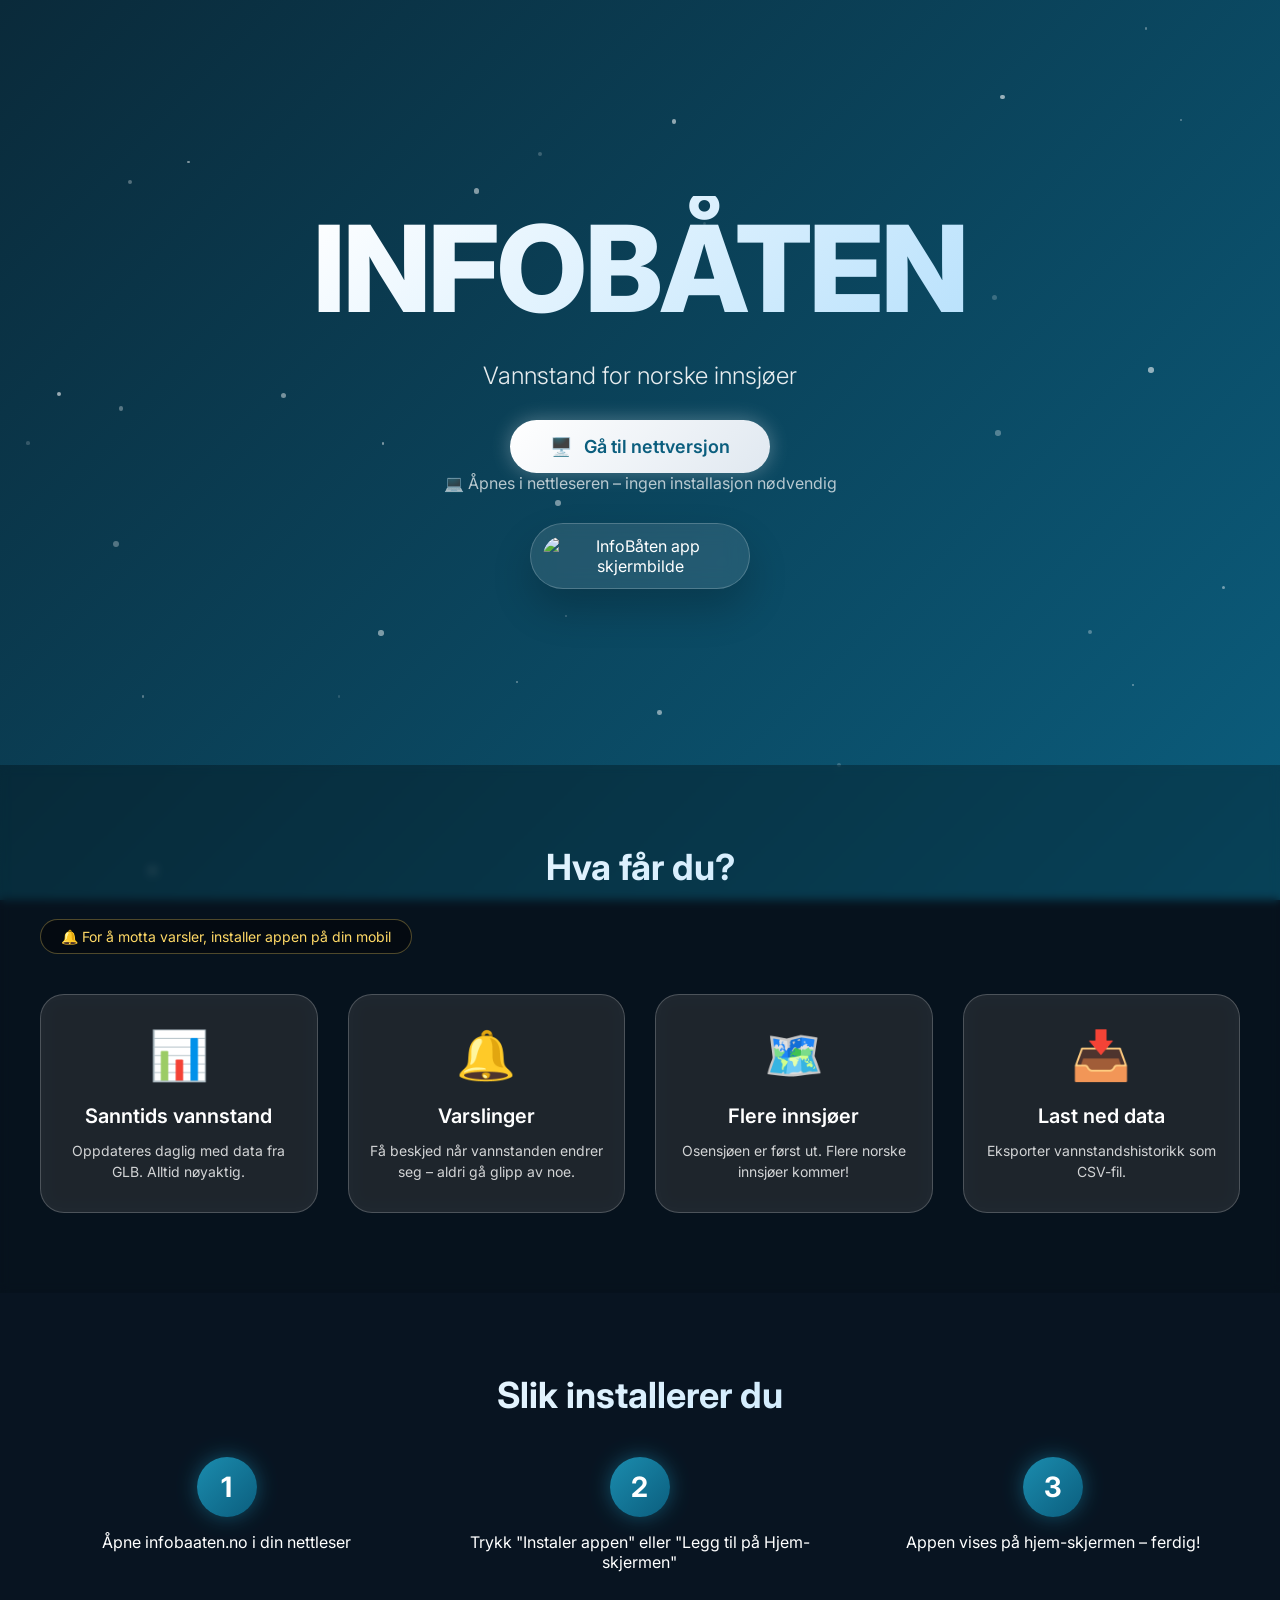
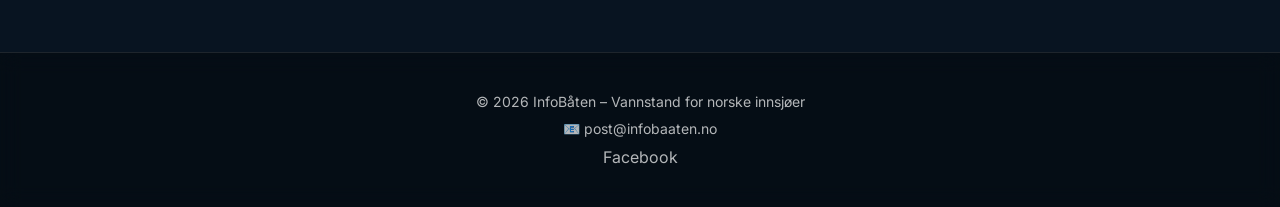
==== commit 7500f812: "Move scroll hint outside main and update functionality" ====
--- a/index.html
+++ b/index.html
@@ -44,15 +44,15 @@
                 </div>
             </div>
         </div>
-
-        <!-- Scroll hint - visible only on mobile -->
-        <div class="scroll-hint" id="scrollHint">
-            <svg viewBox="0 0 24 24">
-                <path d="M12 5v14M5 12l7 7 7-7"/>
-            </svg>
-            <span>Scroll ned</span>
-        </div>
     </main>
+
+    <!-- Scroll hint - MOVED OUTSIDE main, will be fixed positioned -->
+    <div class="scroll-hint" id="scrollHint">
+        <svg viewBox="0 0 24 24">
+            <path d="M12 5v14M5 12l7 7 7-7"/>
+        </svg>
+        <span>Scroll ned</span>
+    </div>
 
     <!-- Features section -->
     <section class="features">
@@ -123,7 +123,7 @@
         </div>
     </footer>
 
-          <script>
+    <script>
         // Device detection – runs after page loads
         document.addEventListener('DOMContentLoaded', function() {
             // Detect mobile/tablet vs desktop
@@ -173,20 +173,40 @@
                     }
                 }
                 
-                // Click handler
+                // Click handler - scroll to next section
                 if (scrollHint) {
                     scrollHint.onclick = function() {
-                        // Scroll down by 70% of screen height
-                        const scrollAmount = window.innerHeight * 0.7;
-                        const newPosition = window.scrollY + scrollAmount;
-                        const maxScroll = document.body.scrollHeight - window.innerHeight;
-                        
-                        window.scrollTo({
-                            top: Math.min(newPosition, maxScroll),
-                            behavior: 'smooth'
-                        });
-                        
-                        // Check again after scroll animation completes
+                        const sections = [
+                            document.querySelector('.features'),
+                            document.querySelector('.how-it-works'),
+                            document.querySelector('.footer')
+                        ];
+                        
+                        let nextSection = null;
+                        const currentScroll = window.scrollY;
+                        
+                        for (let i = 0; i < sections.length; i++) {
+                            const section = sections[i];
+                            if (section) {
+                                const sectionTop = section.offsetTop;
+                                if (sectionTop > currentScroll + 50) {
+                                    nextSection = section;
+                                    break;
+                                }
+                            }
+                        }
+                        
+                        if (nextSection) {
+                            nextSection.scrollIntoView({ behavior: 'smooth', block: 'start' });
+                        } else {
+                            // If no next section, scroll to bottom
+                            window.scrollTo({
+                                top: document.body.scrollHeight,
+                                behavior: 'smooth'
+                            });
+                        }
+                        
+                        // Update hint after scroll
                         setTimeout(updateScrollHint, 600);
                         setTimeout(updateScrollHint, 1000);
                     };
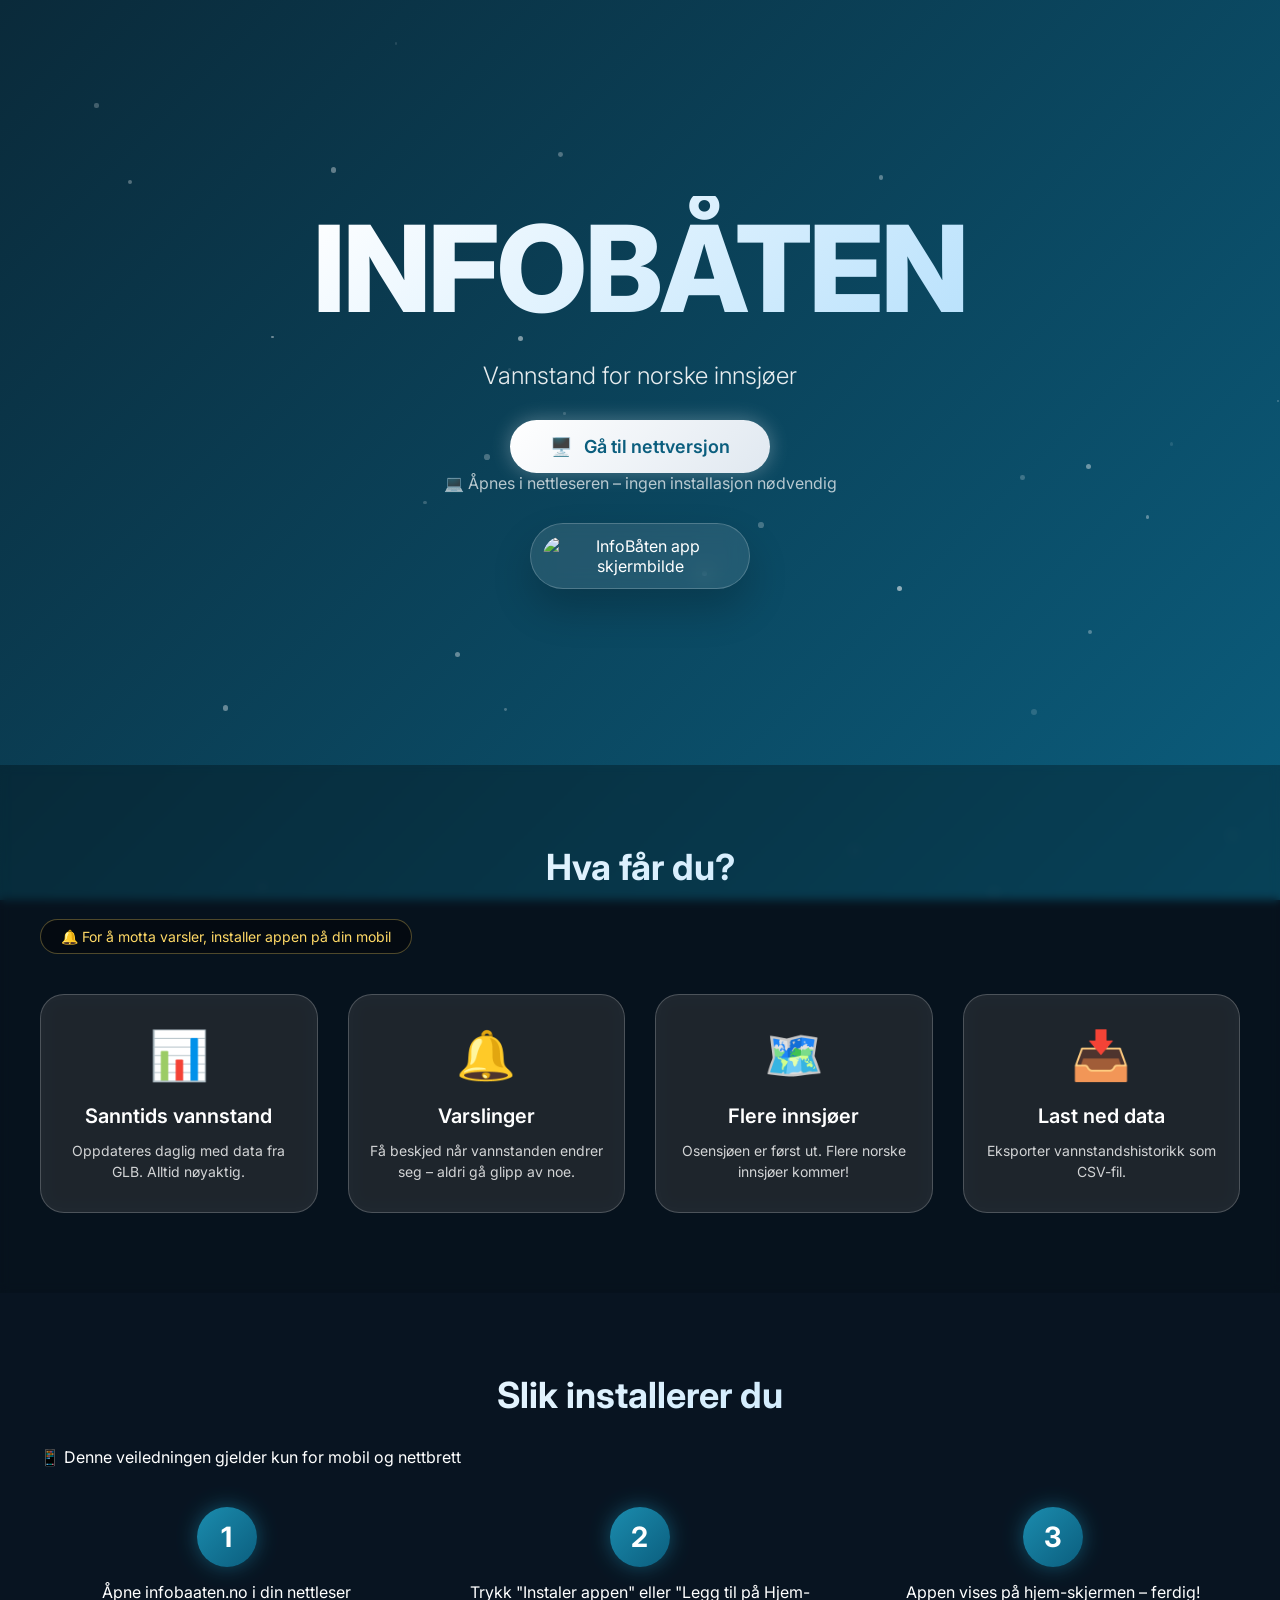
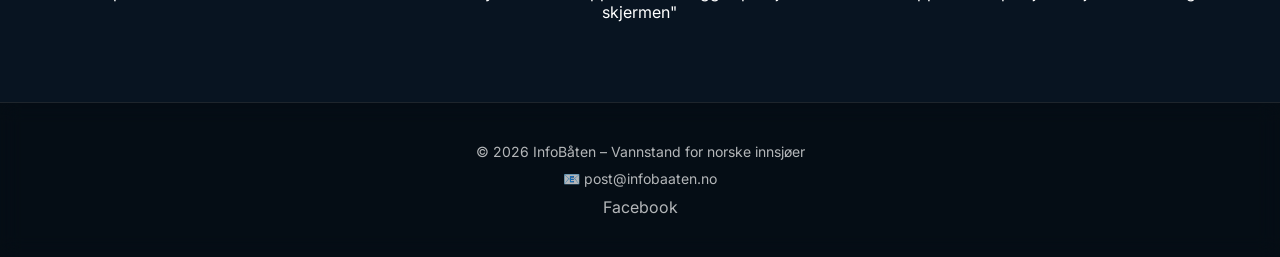
==== commit 0b0557a1: "Update notes for desktop and mobile users" ====
--- a/index.html
+++ b/index.html
@@ -46,7 +46,7 @@
         </div>
     </main>
 
-    <!-- Scroll hint - MOVED OUTSIDE main, will be fixed positioned -->
+    <!-- Scroll hint - fixed position on screen -->
     <div class="scroll-hint" id="scrollHint">
         <svg viewBox="0 0 24 24">
             <path d="M12 5v14M5 12l7 7 7-7"/>
@@ -62,7 +62,7 @@
             <div class="desktop-only-note" id="desktopNote">
                 🔔 For å motta varsler, installer appen på din mobil
             </div>
-            <!-- Mobile-only note (hidden on desktop) -->
+            <!-- Mobile-only note -->
             <div class="mobile-only-note" id="mobileNote">
                 📱 Appen er optimalisert for mobil og nettbrett
             </div>
@@ -95,6 +95,10 @@
     <section class="how-it-works">
         <div class="container">
             <h2 class="section-title">Slik installerer du</h2>
+            <!-- Desktop-only note that this is for mobile -->
+            <div class="desktop-install-note" id="desktopInstallNote">
+                📱 Denne veiledningen gjelder kun for mobil og nettbrett
+            </div>
             <div class="steps">
                 <div class="step">
                     <div class="step-number">1</div>
@@ -136,6 +140,7 @@
             const scrollHint = document.getElementById('scrollHint');
             const desktopNote = document.getElementById('desktopNote');
             const mobileNote = document.getElementById('mobileNote');
+            const desktopInstallNote = document.getElementById('desktopInstallNote');
             
             if (!isMobile) {
                 // Desktop user
@@ -147,19 +152,20 @@
                 }
                 // Hide scroll hint on desktop
                 if (scrollHint) scrollHint.style.display = 'none';
-                // Show desktop note, hide mobile note
+                // Show desktop notes, hide mobile notes
                 if (desktopNote) desktopNote.style.display = 'inline-block';
                 if (mobileNote) mobileNote.style.display = 'none';
+                if (desktopInstallNote) desktopInstallNote.style.display = 'inline-block';
             } else {
                 // Mobile user
-                // Hide desktop note, show mobile note
+                // Hide desktop notes, show mobile note
                 if (desktopNote) desktopNote.style.display = 'none';
                 if (mobileNote) mobileNote.style.display = 'inline-block';
+                if (desktopInstallNote) desktopInstallNote.style.display = 'none';
                 
                 function isBottomReached() {
                     const scrollPosition = window.scrollY + window.innerHeight;
                     const pageHeight = document.body.scrollHeight;
-                    // Allow 50px tolerance
                     return scrollPosition >= pageHeight - 50;
                 }
                 
@@ -199,23 +205,18 @@
                         if (nextSection) {
                             nextSection.scrollIntoView({ behavior: 'smooth', block: 'start' });
                         } else {
-                            // If no next section, scroll to bottom
                             window.scrollTo({
                                 top: document.body.scrollHeight,
                                 behavior: 'smooth'
                             });
                         }
                         
-                        // Update hint after scroll
                         setTimeout(updateScrollHint, 600);
                         setTimeout(updateScrollHint, 1000);
                     };
                 }
                 
-                // Update hint on scroll
                 window.addEventListener('scroll', updateScrollHint);
-                
-                // Initial update
                 updateScrollHint();
             }
         });
--- a/style.css
+++ b/style.css
@@ -146,12 +146,12 @@
 
 /* ========== SCROLL HINT ========== */
 .scroll-hint {
-    position: absolute;
+    position: fixed;  /* Changed from 'absolute' to 'fixed' */
     bottom: 30px;
     left: 50%;
     transform: translateX(-50%);
     cursor: pointer;
-    z-index: 20;
+    z-index: 100;  /* Increased z-index to stay on top */
     background: rgba(255, 255, 255, 0.95);
     backdrop-filter: blur(8px);
     border-radius: 30px;
